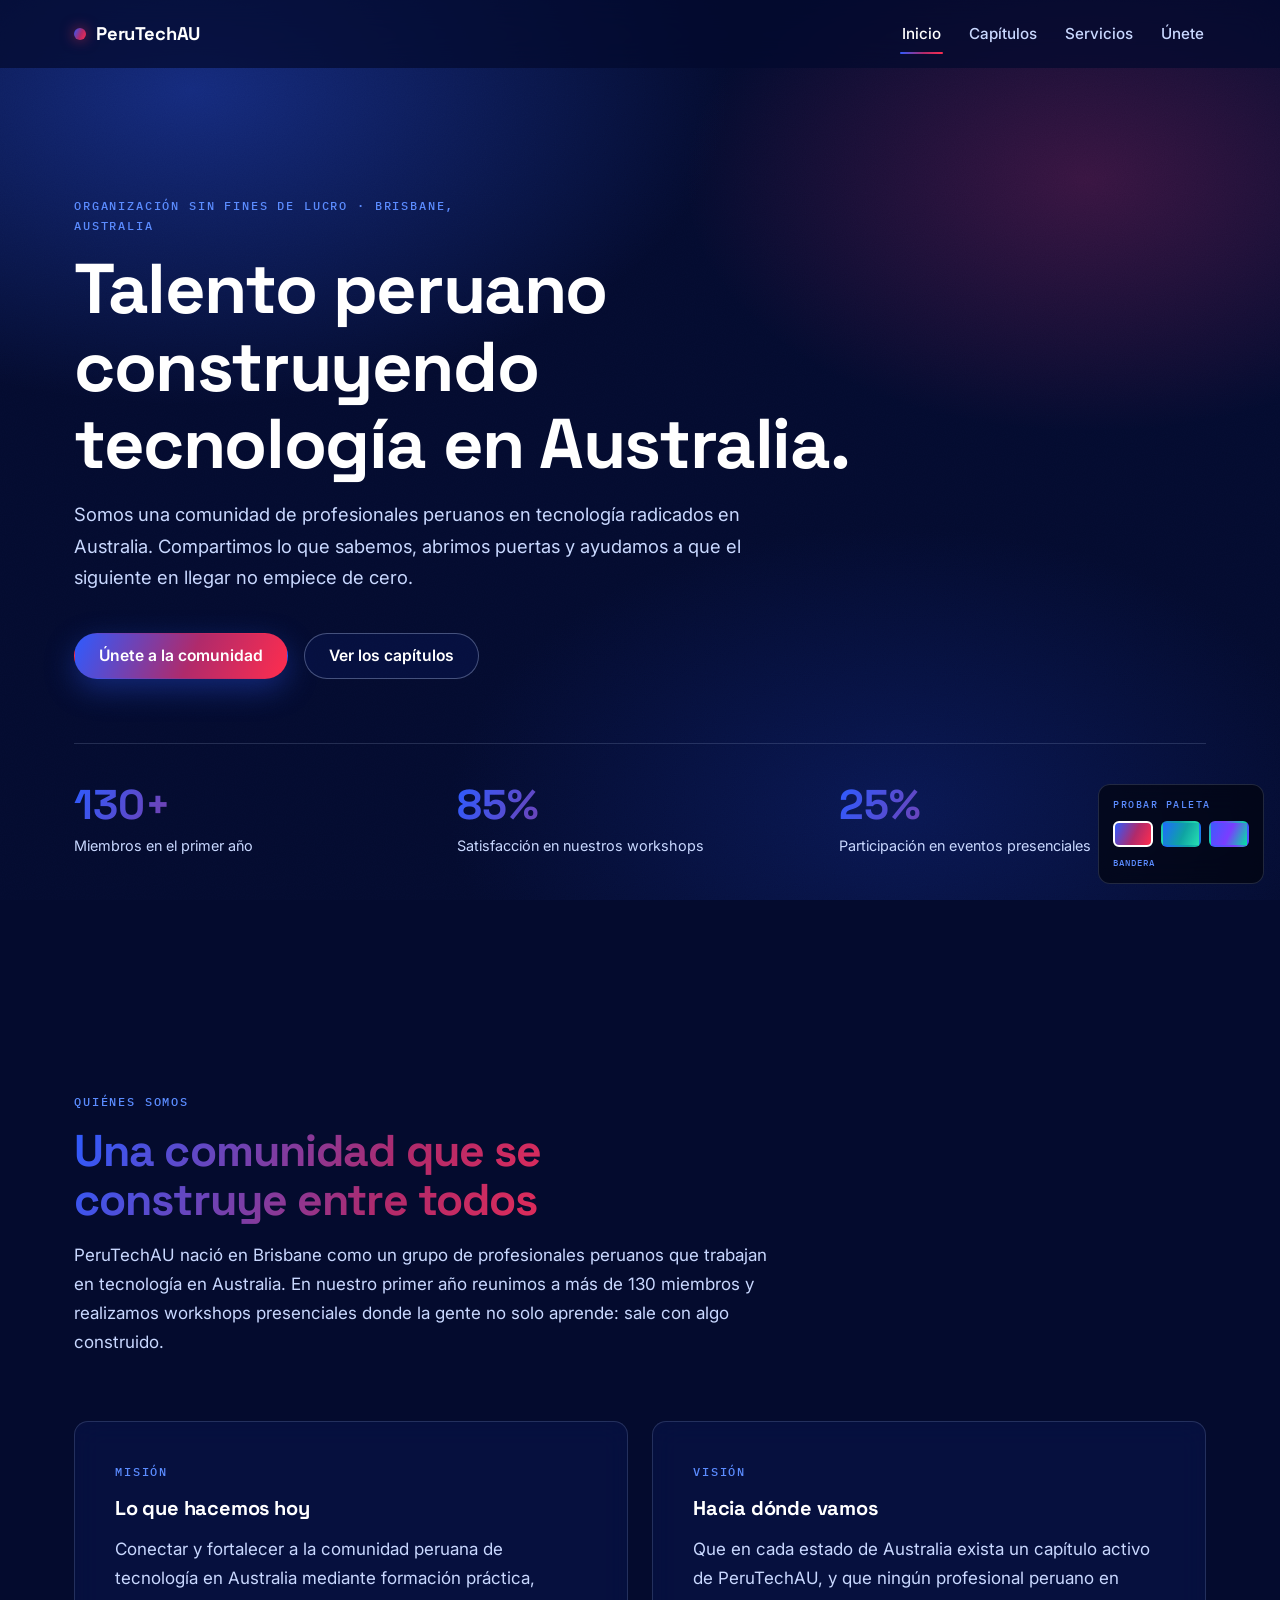
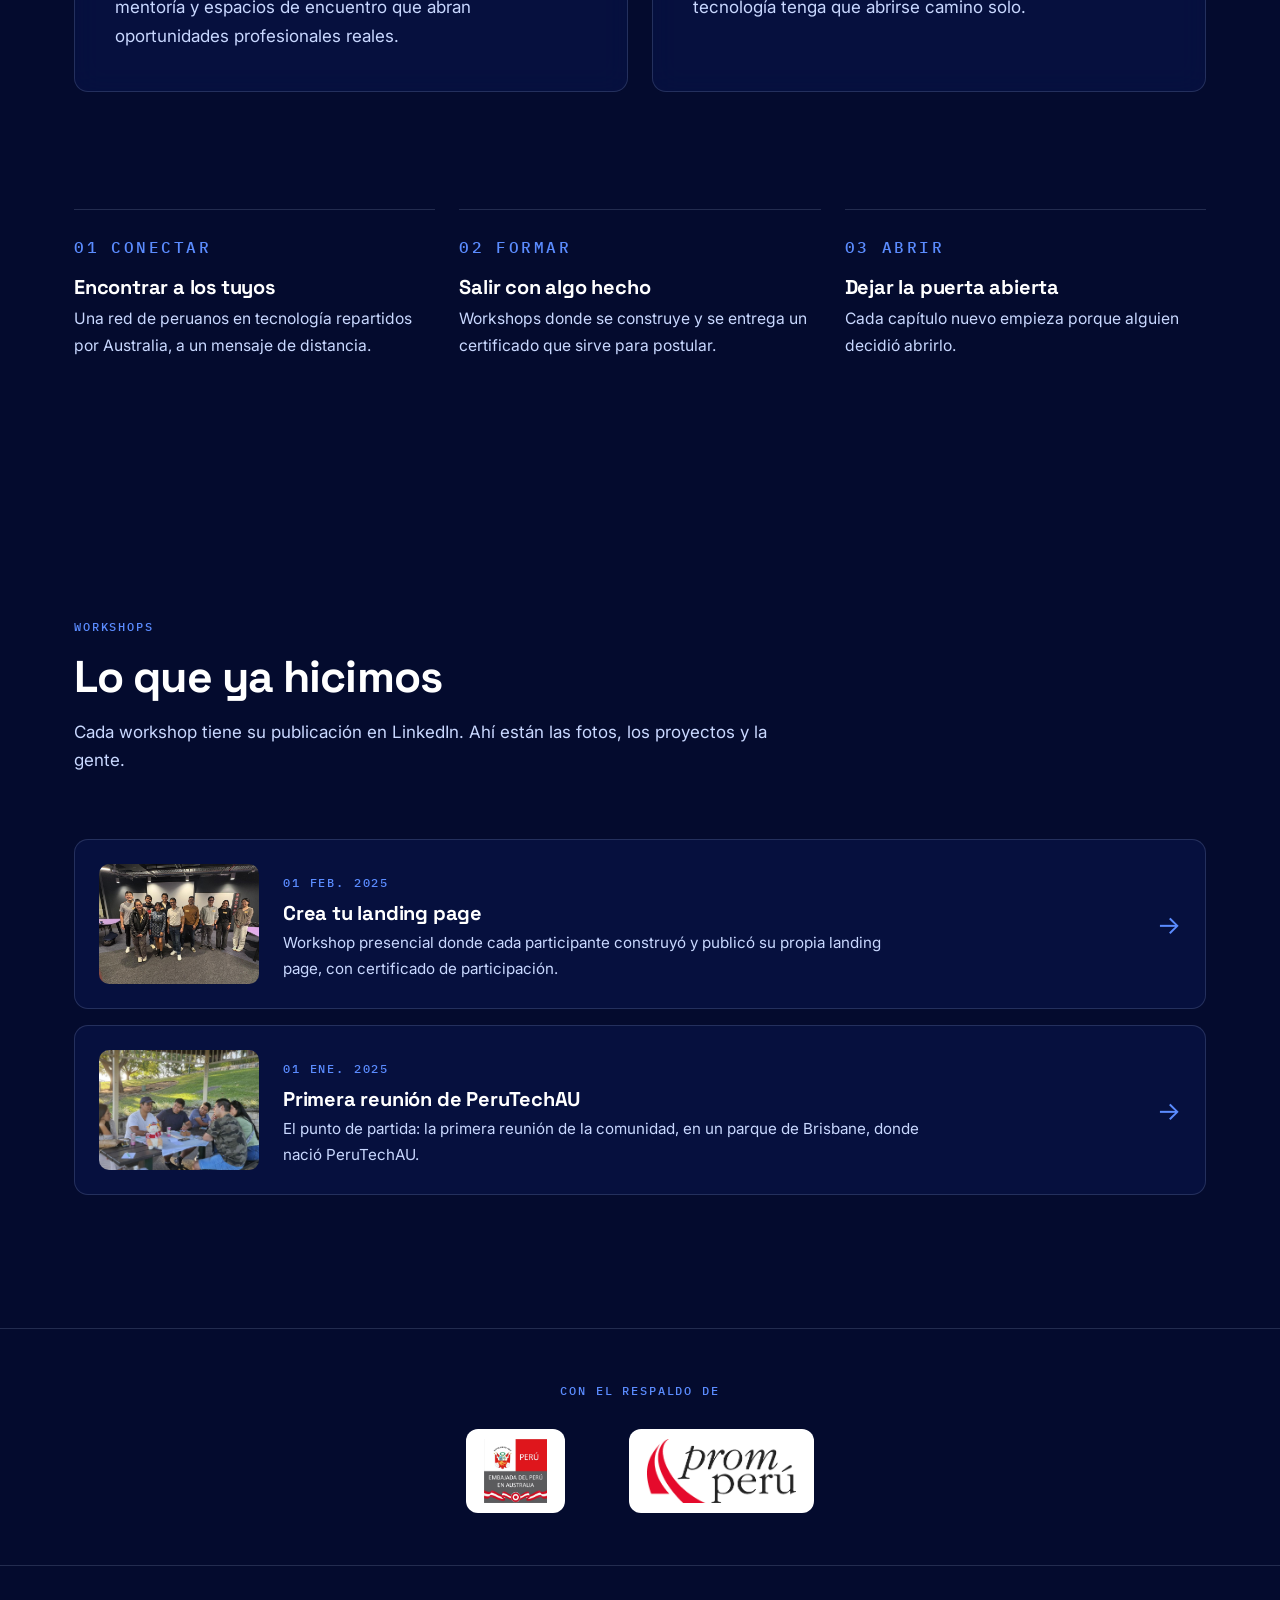
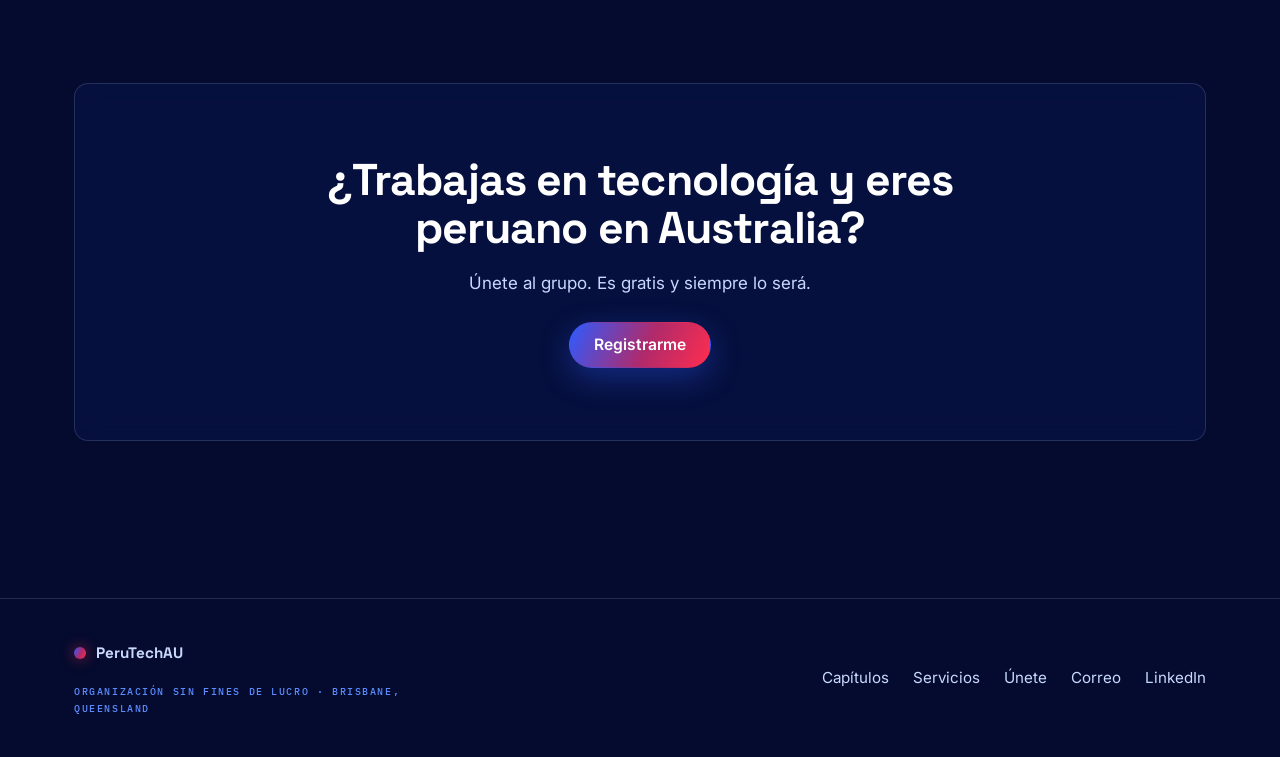
==== index.html @ fce6ec66 "Sitio PeruTechAU: cuatro pestañas, formulario y directorio de miembros (24 h) Co-Authored-By: Claude" ====
<!DOCTYPE html>
<html lang="es" data-tema="bandera">
<head>
<meta charset="UTF-8">
<meta name="viewport" content="width=device-width, initial-scale=1.0">
<title>PeruTechAU — Talento peruano construyendo tecnología en Australia</title>
<meta name="description" content="Comunidad sin fines de lucro de profesionales peruanos en tecnología radicados en Australia.">

<meta property="og:title" content="PeruTechAU — Talento peruano construyendo tecnología en Australia">
<meta property="og:description" content="Comunidad sin fines de lucro de profesionales peruanos en tecnología radicados en Australia.">
<meta property="og:type" content="website">
<meta property="og:image" content="assets/img/og-cover.png">
<meta name="twitter:card" content="summary_large_image">
<meta name="theme-color" content="#040B2E">

<link rel="preconnect" href="https://fonts.googleapis.com">
<link rel="preconnect" href="https://fonts.gstatic.com" crossorigin>
<link href="https://fonts.googleapis.com/css2?family=Space+Grotesk:wght@500;600;700&family=Inter:wght@400;500;600&family=IBM+Plex+Mono:wght@500&display=swap" rel="stylesheet">
<link rel="stylesheet" href="assets/css/estilos.css">
</head>
<body>

<div class="atmosfera"></div>
<div class="grano"></div>

<!-- ============================================================
     SELECTOR DE PALETA — SOLO PARA ELEGIR.
     Cuando el board decida, borra este <aside> en las cuatro
     páginas y deja fijo el data-tema del <html>.
     ============================================================ -->
<aside id="selectorPaleta" style="
  position:fixed;right:16px;bottom:16px;z-index:99;
  background:rgba(0,0,0,.55);backdrop-filter:blur(14px);
  border:1px solid var(--borde);border-radius:12px;padding:12px 14px;
  display:flex;flex-direction:column;gap:8px;max-width:190px">
  <span class="mono" style="font-size:.6rem">Probar paleta</span>
  <div style="display:flex;gap:8px">
    <button data-p="bandera" title="Azul + rojo + blanco" aria-label="Paleta bandera"
      style="width:40px;height:26px;border-radius:6px;border:2px solid #fff;cursor:pointer;
      background:linear-gradient(115deg,#2E5BFF,#B02A6B 55%,#FF2D4E)"></button>
    <button data-p="pacifico" title="Azul + verde + rojo" aria-label="Paleta pacifico"
      style="width:40px;height:26px;border-radius:6px;border:2px solid transparent;cursor:pointer;
      background:linear-gradient(115deg,#1E6BFF,#0FA3A3 55%,#25E0B0)"></button>
    <button data-p="vivo" title="Los tres, saturado" aria-label="Paleta viva"
      style="width:40px;height:26px;border-radius:6px;border:2px solid transparent;cursor:pointer;
      background:linear-gradient(115deg,#3D5AFE,#7A3DFF 50%,#00E5A0)"></button>
  </div>
  <span class="mono" id="nombrePaleta" style="font-size:.58rem;letter-spacing:.1em">Bandera</span>
</aside>

<!-- ================= PESTAÑAS ================= -->
<header class="nav" id="nav">
  <div class="contenedor nav-int">
    <a href="index.html" class="marca"><span class="marca-punto"></span>PeruTechAU</a>
    <button class="nav-boton" id="navBoton" aria-expanded="false" aria-controls="navEnlaces" aria-label="Abrir menú">&#9776;</button>
    <nav class="nav-enlaces" id="navEnlaces">
      <a href="index.html">Inicio</a>
      <a href="capitulos.html">Capítulos</a>
      <a href="servicios.html">Servicios</a>
      <a href="unete.html">Únete</a>
    </nav>
  </div>
</header>

<main>

  <section class="hero">
    <div class="contenedor">
      <p class="mono" id="heroEyebrow"></p>
      <h1 id="heroTitulo"></h1>
      <p class="bajada" id="heroBajada"></p>
      <div class="hero-acciones">
        <a class="btn btn-primario" href="unete.html">Únete a la comunidad</a>
        <a class="btn btn-fantasma" href="capitulos.html">Ver los capítulos</a>
      </div>
      <div class="cifras revelar" id="cifras"></div>
    </div>
  </section>

  <section id="nosotros">
    <div class="contenedor">
      <div class="encabezado-seccion revelar">
        <p class="mono">Quiénes somos</p>
        <h2 class="degradado" id="nosotrosTitulo"></h2>
        <p id="nosotrosTexto"></p>
      </div>
      <div class="dupla">
        <article class="vidrio revelar">
          <p class="mono">Misión</p><h3>Lo que hacemos hoy</h3><p id="mision"></p>
        </article>
        <article class="vidrio revelar">
          <p class="mono">Visión</p><h3>Hacia dónde vamos</h3><p id="vision"></p>
        </article>
      </div>
    </div>
  </section>

  <section style="padding-top:0">
    <div class="contenedor"><div class="pilares" id="pilares"></div></div>
  </section>

  <section id="workshops">
    <div class="contenedor">
      <div class="encabezado-seccion revelar">
        <p class="mono">Workshops</p>
        <h2>Lo que ya hicimos</h2>
        <p>Cada workshop tiene su publicación en LinkedIn. Ahí están las fotos, los proyectos y la gente.</p>
      </div>
      <div id="workshopsLista"></div>
    </div>
  </section>

  <section class="respaldo" style="padding-block:52px">
    <div class="contenedor">
      <p class="mono" style="text-align:center;margin-bottom:28px">Con el respaldo de</p>
      <div class="respaldo-int" id="respaldoLista"></div>
    </div>
  </section>

  <section id="contacto">
    <div class="contenedor">
      <div class="vidrio cta revelar">
        <h2>¿Trabajas en tecnología y eres<br>peruano en Australia?</h2>
        <p>Únete al grupo. Es gratis y siempre lo será.</p>
        <a class="btn btn-primario" href="unete.html">Registrarme</a>
      </div>
    </div>
  </section>

</main>

<footer>
  <div class="contenedor pie">
    <div>
      <a href="index.html" class="marca" style="margin-bottom:8px"><span class="marca-punto"></span>PeruTechAU</a>
      <p class="mono" style="margin-top:10px">Organización sin fines de lucro · Brisbane, Queensland</p>
    </div>
    <div style="display:flex;gap:24px;align-items:center;flex-wrap:wrap">
      <a href="capitulos.html">Capítulos</a>
      <a href="servicios.html">Servicios</a>
      <a href="unete.html">Únete</a>
      <a id="pieCorreo" href="#">Correo</a>
      <a id="pieLinkedin" href="#" target="_blank" rel="noopener noreferrer">LinkedIn</a>
    </div>
  </div>
</footer>

<script src="assets/js/contenido.js"></script>
<script src="assets/js/app.js"></script>
</body>
</html>
---- assets/css/estilos.css ----
/* ==================================================================
   PERUTECHAU — ESTILOS
   ------------------------------------------------------------------
   Todo el color sale de las variables de :root. Ningún hex suelto en
   el marcado. Tres paletas: se eligen con data-tema en <html>.
   ================================================================== */

/* ---------------- 1 · PALETAS ---------------- */
:root,
html[data-tema="bandera"] {
  --abismo:   #040B2E;
  --profundo: #0A1856;
  --azul:     #2E5BFF;
  --cian:     #5B8CFF;
  --violeta:  #B02A6B;
  --grana:    #FF2D4E;
  --niebla:   #C9D8FF;
}
html[data-tema="pacifico"] {
  --abismo:   #031229;
  --profundo: #063049;
  --azul:     #1E6BFF;
  --cian:     #25E0B0;
  --violeta:  #0FA3A3;
  --grana:    #FF3B4F;
  --niebla:   #C4E7EC;
}
html[data-tema="vivo"] {
  --abismo:   #050A33;
  --profundo: #111E75;
  --azul:     #3D5AFE;
  --cian:     #00E5A0;
  --violeta:  #7A3DFF;
  --grana:    #FF1744;
  --niebla:   #D6DEFF;
}

/* ---------------- 2 · TOKENS DERIVADOS ---------------- */
:root {
  --blanco: #FFFFFF;
  --texto: var(--blanco);
  --texto-suave: var(--niebla);
  --borde: color-mix(in srgb, var(--niebla) 16%, transparent);
  --borde-fuerte: color-mix(in srgb, var(--niebla) 32%, transparent);
  --vidrio: color-mix(in srgb, var(--profundo) 42%, transparent);
  --vidrio-fuerte: color-mix(in srgb, var(--profundo) 70%, transparent);
  --grana-tenue: color-mix(in srgb, var(--grana) 14%, transparent);
  --acento-degradado: linear-gradient(115deg, var(--azul), var(--violeta) 55%, var(--grana));
  --acento-degradado-suave: linear-gradient(135deg, var(--azul), var(--cian));

  --f-display: "Space Grotesk", "Inter", system-ui, sans-serif;
  --f-texto: "Inter", system-ui, -apple-system, "Segoe UI", sans-serif;
  --f-mono: "IBM Plex Mono", "SFMono-Regular", Consolas, monospace;

  --fs-display: clamp(2.6rem, 2rem + 3vw, 5rem);
  --fs-h2: clamp(1.9rem, 1.5rem + 1.6vw, 2.9rem);
  --fs-h3: 1.25rem;
  --fs-cuerpo: 17px;

  --e-1: 8px; --e-2: 16px; --e-3: 24px; --e-4: 40px;
  --e-5: 64px; --e-6: 96px; --e-7: 128px;

  --radio: 14px;
  --radio-campo: 9px;
  --nav-alto: 68px;
  --contenedor: 1180px;
  --transicion: 180ms ease;
}

/* ---------------- 3 · BASE ---------------- */
*, *::before, *::after { box-sizing: border-box; }
html { scroll-behavior: smooth; -webkit-text-size-adjust: 100%; }
body {
  margin: 0;
  background: var(--abismo);
  color: var(--texto);
  font-family: var(--f-texto);
  font-size: var(--fs-cuerpo);
  line-height: 1.7;
  min-height: 100vh;
  overflow-x: hidden;
}
h1, h2, h3, h4 {
  font-family: var(--f-display);
  font-weight: 700;
  line-height: 1.1;
  letter-spacing: -0.02em;
  margin: 0 0 var(--e-2);
}
h1 { font-size: var(--fs-display); }
h2 { font-size: var(--fs-h2); }
h3 { font-size: var(--fs-h3); letter-spacing: -0.01em; }
p { margin: 0 0 var(--e-2); max-width: 64ch; color: var(--texto-suave); }
a { color: var(--cian); text-decoration: none; transition: color var(--transicion); }
a:hover { color: var(--blanco); }
img { max-width: 100%; display: block; }
ul { margin: 0; padding: 0; list-style: none; }
button { font: inherit; }

:focus-visible {
  outline: 2px solid var(--cian);
  outline-offset: 3px;
  border-radius: 4px;
}

.contenedor { width: 100%; max-width: var(--contenedor); margin-inline: auto; padding-inline: var(--e-3); }
section { padding-block: clamp(72px, 6vw + 40px, 132px); position: relative; }

.mono {
  font-family: var(--f-mono);
  font-weight: 500;
  font-size: 0.72rem;
  letter-spacing: 0.16em;
  text-transform: uppercase;
  color: var(--cian);
}
.degradado {
  background: var(--acento-degradado);
  -webkit-background-clip: text;
  background-clip: text;
  color: transparent;
}
.visualmente-oculto {
  position: absolute; width: 1px; height: 1px; overflow: hidden;
  clip: rect(0 0 0 0); white-space: nowrap;
}

/* ---------------- 4 · ATMÓSFERA ---------------- */
.atmosfera {
  position: fixed; inset: 0; z-index: -2; pointer-events: none;
  background:
    radial-gradient(60% 50% at 15% 10%, color-mix(in srgb, var(--azul) 38%, transparent), transparent 70%),
    radial-gradient(45% 40% at 85% 20%, color-mix(in srgb, var(--violeta) 30%, transparent), transparent 70%),
    radial-gradient(50% 45% at 70% 90%, color-mix(in srgb, var(--profundo) 90%, transparent), transparent 70%),
    var(--abismo);
}
.grano {
  position: fixed; inset: 0; z-index: -1; pointer-events: none; opacity: 0.28;
  background-image: url("data:image/svg+xml;utf8,<svg xmlns='http://www.w3.org/2000/svg' width='160' height='160'><filter id='n'><feTurbulence type='fractalNoise' baseFrequency='0.9' numOctaves='2' stitchTiles='stitch'/><feColorMatrix values='0 0 0 0 1 0 0 0 0 1 0 0 0 0 1 0 0 0 0.35 0'/></filter><rect width='100%' height='100%' filter='url(%23n)'/></svg>");
  background-size: 160px 160px;
  mix-blend-mode: soft-light;
}

/* ---------------- 5 · NAVEGACIÓN ---------------- */
.nav {
  position: sticky; top: 0; z-index: 50;
  height: var(--nav-alto);
  background: color-mix(in srgb, var(--abismo) 72%, transparent);
  backdrop-filter: blur(16px);
  -webkit-backdrop-filter: blur(16px);
  border-bottom: 1px solid transparent;
  transition: border-color var(--transicion);
}
.nav.con-borde { border-bottom-color: var(--borde); }
.nav-int { display: flex; align-items: center; justify-content: space-between; height: 100%; gap: var(--e-3); }
.marca {
  display: inline-flex; align-items: center; gap: 10px;
  font-family: var(--f-display); font-weight: 700; font-size: 1.15rem;
  color: var(--blanco); letter-spacing: -0.01em;
}
.marca-punto {
  width: 12px; height: 12px; border-radius: 50%;
  background: var(--acento-degradado);
  box-shadow: 0 0 14px color-mix(in srgb, var(--grana) 60%, transparent);
}
.nav-enlaces { display: flex; gap: var(--e-3); }
.nav-enlaces a {
  position: relative; padding: 6px 2px;
  color: var(--texto-suave); font-weight: 500; font-size: 0.95rem;
}
.nav-enlaces a:hover { color: var(--blanco); }
.nav-enlaces a[aria-current="page"] { color: var(--blanco); }
.nav-enlaces a[aria-current="page"]::after {
  content: ""; position: absolute; left: 0; right: 0; bottom: -2px; height: 2px;
  border-radius: 2px; background: var(--acento-degradado);
}
.nav-boton {
  display: none; background: transparent; color: var(--blanco);
  border: 1px solid var(--borde); border-radius: 8px;
  width: 42px; height: 42px; font-size: 1.2rem; cursor: pointer;
}

@media (max-width: 640px) {
  .nav-boton { display: inline-flex; align-items: center; justify-content: center; }
  .nav-enlaces {
    display: none; position: fixed; inset: var(--nav-alto) 0 0 0;
    flex-direction: column; gap: 0; padding: var(--e-3);
    background: color-mix(in srgb, var(--abismo) 96%, transparent);
    backdrop-filter: blur(20px);
  }
  .nav-enlaces.abierto { display: flex; }
  .nav-enlaces a { font-size: 1.4rem; font-family: var(--f-display); padding: 18px 4px; border-bottom: 1px solid var(--borde); }
  .nav-enlaces a[aria-current="page"]::after { display: none; }
  .nav-enlaces a[aria-current="page"] { color: var(--cian); }
}

/* ---------------- 6 · BOTONES ---------------- */
.btn {
  display: inline-flex; align-items: center; gap: 10px;
  padding: 14px 24px; border-radius: 999px;
  font-weight: 600; font-size: 0.98rem; line-height: 1;
  border: 1px solid transparent; cursor: pointer;
  transition: transform var(--transicion), box-shadow var(--transicion), border-color var(--transicion), background var(--transicion), color var(--transicion);
}
.btn-primario {
  color: var(--blanco);
  background: var(--acento-degradado);
  box-shadow: 0 10px 30px color-mix(in srgb, var(--azul) 35%, transparent);
}
.btn-primario:hover { color: var(--blanco); transform: translateY(-1px); box-shadow: 0 14px 36px color-mix(in srgb, var(--azul) 45%, transparent); }
.btn-fantasma { color: var(--blanco); border-color: var(--borde-fuerte); background: var(--vidrio); }
.btn-fantasma:hover { border-color: var(--cian); }
.btn[disabled], .btn[aria-disabled="true"] { opacity: 0.6; cursor: not-allowed; transform: none; }

/* ---------------- 7 · VIDRIO Y TARJETAS ---------------- */
.vidrio {
  background: var(--vidrio);
  border: 1px solid var(--borde);
  border-radius: var(--radio);
  backdrop-filter: blur(14px);
  -webkit-backdrop-filter: blur(14px);
  padding: var(--e-4);
}
.vidrio h3 { margin-top: 10px; }
.vidrio p:last-child { margin-bottom: 0; }

/* ---------------- 8 · HERO ---------------- */
.hero { padding-top: clamp(72px, 10vw, 140px); }
.hero h1 { max-width: 18ch; margin-top: var(--e-2); }
.bajada { font-size: 1.15rem; max-width: 56ch; }
.hero-acciones { display: flex; flex-wrap: wrap; gap: var(--e-2); margin-top: var(--e-4); }
.cifras {
  display: grid; grid-template-columns: repeat(3, 1fr); gap: var(--e-2);
  margin-top: var(--e-5); padding-top: var(--e-4); border-top: 1px solid var(--borde);
}
.cifras:empty { display: none; }
.cifra-valor { font-family: var(--f-display); font-size: clamp(1.8rem, 1.4rem + 1.5vw, 2.6rem); font-weight: 700; line-height: 1; margin-bottom: 8px; }
.cifra-etiqueta { font-size: 0.9rem; color: var(--texto-suave); margin: 0; }
@media (max-width: 640px) { .cifras { grid-template-columns: 1fr; gap: var(--e-3); } }

/* ---------------- 9 · SECCIONES GENERALES ---------------- */
.encabezado-seccion { margin-bottom: var(--e-5); }
.encabezado-seccion .mono { margin-bottom: var(--e-2); }
.encabezado-seccion h2 { max-width: 20ch; }
.cabecera-pagina { padding-top: clamp(56px, 8vw, 110px); padding-bottom: var(--e-3); }
.cabecera-pagina .mono { margin-bottom: var(--e-2); }
.cabecera-pagina h1 { max-width: 18ch; }
.cabecera-pagina p:not(.mono) { font-size: 1.1rem; }

.dupla { display: grid; grid-template-columns: 1fr 1fr; gap: var(--e-3); }
@media (max-width: 768px) { .dupla { grid-template-columns: 1fr; } }

.pilares { display: grid; grid-template-columns: repeat(3, 1fr); gap: var(--e-3); }
.pilar { padding: var(--e-3) 0; border-top: 1px solid var(--borde); }
.pilar .mono { display: flex; gap: 12px; margin-bottom: var(--e-2); }
.pilar h3 { margin-bottom: 8px; }
.pilar p { margin: 0; font-size: 0.98rem; }
@media (max-width: 768px) { .pilares { grid-template-columns: 1fr; gap: 0; } }

.cta { text-align: center; padding: clamp(40px, 6vw, 72px); }
.cta h2 { max-width: none; }
.cta p { margin-inline: auto; margin-bottom: var(--e-3); }

/* ---------------- 10 · WORKSHOPS ---------------- */
.workshop {
  display: grid; grid-template-columns: 160px 1fr auto; gap: var(--e-3); align-items: center;
  padding: var(--e-3); margin-bottom: var(--e-2);
  background: var(--vidrio); border: 1px solid var(--borde); border-radius: var(--radio);
  color: inherit; transition: border-color var(--transicion), transform var(--transicion);
}
a.workshop:hover { border-color: var(--cian); transform: translateY(-2px); color: inherit; }
.workshop-imagen {
  width: 160px; aspect-ratio: 4 / 3; border-radius: 10px; overflow: hidden;
  background: var(--acento-degradado-suave);
}
.workshop-imagen img { width: 100%; height: 100%; object-fit: cover; }
.workshop h3 { margin: 6px 0 6px; }
.workshop p { margin: 0; font-size: 0.95rem; }
.workshop-flecha { font-size: 1.6rem; color: var(--cian); }
@media (max-width: 640px) {
  .workshop { grid-template-columns: 1fr; }
  .workshop-imagen { width: 100%; }
  .workshop-flecha { display: none; }
}

/* ---------------- 11 · RESPALDO ---------------- */
.respaldo { border-block: 1px solid var(--borde); }
.respaldo .mono { max-width: none; }
.respaldo-int { display: flex; flex-wrap: wrap; justify-content: center; align-items: center; gap: var(--e-5); }
.respaldo-item { display: inline-flex; align-items: center; justify-content: center; height: 84px; padding: 10px 18px; background: var(--blanco); border-radius: 12px; }
.respaldo-logo { max-height: 64px; width: auto; }
@media (max-width: 640px) { .respaldo-int { gap: var(--e-3); } .respaldo-item { height: 72px; } .respaldo-logo { max-height: 52px; } }
.respaldo-nombre { font-family: var(--f-display); font-weight: 600; font-size: 1.05rem; color: var(--texto-suave); }

/* ---------------- 12 · MAPA DE CAPÍTULOS ---------------- */
.mapa-bloque { display: grid; grid-template-columns: 1.2fr 1fr; gap: var(--e-5); align-items: center; margin-bottom: var(--e-5); }
.mapa-lienzo {
  background: var(--vidrio); border: 1px solid var(--borde); border-radius: var(--radio);
  padding: var(--e-2); position: relative;
}
.mapa-lienzo svg { width: 100%; height: auto; display: block; }
.mapa-rejilla line { stroke: var(--niebla); stroke-opacity: 0.08; stroke-width: 1; }
.mapa-enlace { stroke: url(#gradLinea); stroke-width: 1.2; stroke-dasharray: 4 6; opacity: 0.55; fill: none; }
.nodo { cursor: default; outline: none; }
.nodo circle.base { transition: stroke-dasharray var(--transicion), fill var(--transicion); }
.nodo-dormido circle.base { fill: color-mix(in srgb, var(--cian) 18%, transparent); stroke: var(--cian); stroke-width: 1.5; stroke-dasharray: 3 3; }
.nodo-dormido:hover circle.base, .nodo-dormido:focus-visible circle.base { stroke-dasharray: 0; fill: color-mix(in srgb, var(--cian) 30%, transparent); }
.nodo-activo circle.base { fill: var(--grana); stroke: var(--grana); stroke-width: 1.5; }
.nodo-activo circle.halo { fill: var(--grana); opacity: 0.18; }
.nodo-activo circle.resplandor { fill: none; stroke: var(--grana); stroke-width: 1; opacity: 0.5; }
.nodo text { font-family: var(--f-mono); font-size: 12px; letter-spacing: 0.12em; fill: var(--niebla); pointer-events: none; }
.nodo-activo text { fill: var(--blanco); font-weight: 600; }
.nodo:focus-visible circle.base { outline: none; stroke-width: 3; }
.mapa-mensaje { font-family: var(--f-mono); font-size: 11px; letter-spacing: 0.1em; fill: var(--cian); opacity: 0; transition: opacity var(--transicion); }
.mapa-mensaje.visible { opacity: 1; }

.contador { margin-top: var(--e-3); }
.contador .mono { display: block; margin-bottom: 10px; color: var(--blanco); }
.contador-barra { display: block; height: 6px; border-radius: 999px; background: color-mix(in srgb, var(--niebla) 12%, transparent); overflow: hidden; }
.contador-barra > span { display: block; height: 100%; background: var(--acento-degradado); border-radius: 999px; transition: width 600ms ease; }

@media (max-width: 768px) {
  .mapa-bloque { grid-template-columns: 1fr; }
}
@media (max-width: 640px) {
  .mapa-lienzo { display: none; }
}

/* ---------------- 13 · FICHAS DE CAPÍTULO ---------------- */
.capitulos-lista { display: grid; grid-template-columns: repeat(4, 1fr); gap: var(--e-2); }
.ficha {
  position: relative; padding: var(--e-3); border-radius: var(--radio);
  background: var(--vidrio); border: 1px dashed var(--borde-fuerte);
  display: flex; flex-direction: column; gap: 8px; min-height: 200px;
  transition: transform var(--transicion), border-color var(--transicion), box-shadow var(--transicion);
}
.ficha-dormida { opacity: 0.72; }
.ficha-dormida:hover, .ficha-dormida:focus-within { opacity: 1; }
.ficha-activa {
  border: 1px solid var(--grana);
  background: linear-gradient(160deg, var(--grana-tenue), var(--vidrio));
}
.ficha-activa:hover { transform: translateY(-3px); box-shadow: 0 16px 40px color-mix(in srgb, var(--grana) 25%, transparent); }
.ficha-cabecera { display: flex; justify-content: space-between; align-items: center; }
.ficha .codigo { font-family: var(--f-mono); font-size: 0.85rem; letter-spacing: 0.16em; color: var(--niebla); }
.etiqueta {
  font-family: var(--f-mono); font-size: 0.6rem; letter-spacing: 0.14em; text-transform: uppercase;
  padding: 4px 8px; border-radius: 999px; border: 1px solid currentColor;
}
.etiqueta-activa { color: var(--blanco); background: var(--grana); border-color: var(--grana); }
.etiqueta-proximamente { color: var(--cian); }
.ficha h3 { margin: 6px 0 0; font-size: 1.35rem; }
.ficha-estado { font-size: 0.85rem; color: var(--texto-suave); margin: 0; }
.ficha-miembros { font-family: var(--f-mono); font-size: 0.72rem; letter-spacing: 0.1em; color: var(--niebla); margin: 4px 0 0; }
.ficha p.ficha-texto { font-size: 0.92rem; margin: 6px 0 0; flex: 1; }
.ficha-accion { font-size: 0.9rem; font-weight: 500; margin-top: auto; padding-top: 10px; }
@media (max-width: 1024px) { .capitulos-lista { grid-template-columns: repeat(2, 1fr); } }
@media (max-width: 640px) { .capitulos-lista { grid-template-columns: 1fr; } }

/* ---------------- 14 · DIRECTIVA ---------------- */
.directiva { display: grid; grid-template-columns: repeat(4, 1fr); gap: var(--e-3); }
.persona { display: flex; flex-direction: column; gap: 10px; }
.persona-foto {
  aspect-ratio: 1; border-radius: var(--radio); overflow: hidden;
  background: var(--acento-degradado-suave);
  display: flex; align-items: center; justify-content: center;
}
.persona-foto img { width: 100%; height: 100%; object-fit: cover; filter: grayscale(1); transition: filter 220ms ease; }
.persona:hover .persona-foto img { filter: grayscale(0); }
.persona-iniciales { font-family: var(--f-display); font-size: 2.6rem; font-weight: 700; color: var(--blanco); letter-spacing: 0.04em; }
.persona h3 { margin: 8px 0 0; font-size: 1.1rem; }
.persona .cargo { display: block; margin-top: 4px; }
.persona p { font-size: 0.92rem; margin: 6px 0 0; }
.persona a { font-size: 0.9rem; font-weight: 500; }
@media (max-width: 1024px) { .directiva { grid-template-columns: repeat(2, 1fr); } }
@media (max-width: 480px) { .directiva { grid-template-columns: 1fr; } }

/* ---------------- 15 · SERVICIOS ---------------- */
.servicios { display: grid; grid-template-columns: repeat(auto-fit, minmax(320px, 1fr)); gap: var(--e-3); }
.servicio { display: flex; flex-direction: column; gap: 10px; }
.servicio-cabecera { display: flex; justify-content: space-between; align-items: center; gap: 12px; flex-wrap: wrap; }
.etiqueta-gratis { color: var(--cian); }
.servicio h3 { margin: 8px 0 0; font-size: 1.35rem; }
.servicio p { margin: 0; }
.servicio .mono.pie-servicio { color: var(--niebla); margin-top: auto; padding-top: 10px; }
.vacio { font-family: var(--f-mono); font-size: 0.8rem; letter-spacing: 0.08em; color: var(--niebla); padding: var(--e-3); border: 1px dashed var(--borde-fuerte); border-radius: var(--radio); }

/* ---------------- 16 · FORMULARIO ---------------- */
.form-bloque { display: grid; grid-template-columns: 1fr 1.4fr; gap: var(--e-5); align-items: start; }
.privacidad { margin-top: var(--e-3); padding: var(--e-3); border-left: 2px solid var(--cian); background: var(--vidrio); border-radius: 0 var(--radio) var(--radio) 0; }
.privacidad .mono { margin-bottom: 8px; }
.privacidad p:not(.mono) { font-size: 0.92rem; margin: 0; }
.campos { display: grid; grid-template-columns: 1fr 1fr; gap: var(--e-2) var(--e-2); }
.campo { display: flex; flex-direction: column; gap: 6px; }
.campo.ancho, .consentimiento, .form-estado { grid-column: 1 / -1; }
label { font-size: 0.9rem; font-weight: 500; color: var(--niebla); }
input[type="text"], input[type="email"], input[type="url"], select, textarea {
  width: 100%; padding: 13px 14px;
  background: color-mix(in srgb, var(--profundo) 55%, transparent);
  color: var(--blanco); font: inherit; font-size: 0.98rem;
  border: 1px solid var(--borde-fuerte); border-radius: var(--radio-campo);
  transition: border-color var(--transicion), box-shadow var(--transicion);
}
input::placeholder { color: color-mix(in srgb, var(--niebla) 45%, transparent); }
select { appearance: none; -webkit-appearance: none; padding-right: 40px;
  background-image: url("data:image/svg+xml;utf8,<svg xmlns='http://www.w3.org/2000/svg' width='14' height='9' viewBox='0 0 14 9'><path d='M1 1l6 6 6-6' fill='none' stroke='white' stroke-width='1.6' stroke-linecap='round'/></svg>");
  background-repeat: no-repeat; background-position: right 14px center; }
select option { color: #000; background: #fff; }
input:focus, select:focus { outline: none; border-color: var(--cian); box-shadow: 0 0 0 3px color-mix(in srgb, var(--cian) 25%, transparent); }
input[aria-invalid="true"], select[aria-invalid="true"] { border-color: var(--grana); }
.campo-error { font-size: 0.82rem; color: var(--grana); margin: 0; }
.trampa { position: absolute; left: -9999px; width: 1px; height: 1px; opacity: 0; }
.consentimiento { display: flex; gap: 12px; align-items: flex-start; font-size: 0.92rem; font-weight: 400; color: var(--texto-suave); cursor: pointer; }
.consentimiento input { margin-top: 5px; accent-color: var(--azul); width: 18px; height: 18px; flex: none; }
.consentimiento em { color: var(--niebla); opacity: 0.8; }
.form-estado { font-size: 0.92rem; padding: 0; margin: 0; }
.form-estado:not(:empty) { padding: 14px 16px; border-radius: var(--radio-campo); border: 1px solid var(--borde-fuerte); background: var(--vidrio-fuerte); }
.form-estado.error { border-color: var(--grana); color: var(--blanco); }
.form-estado.ok { border-color: var(--cian); color: var(--blanco); }
.form-nota { font-size: 0.8rem; margin: 10px 0 0; text-align: center; }
.confirmacion { text-align: center; padding: var(--e-4); }
.confirmacion h2 { margin-top: var(--e-2); }
.confirmacion p { margin-inline: auto; }
/* min-width:0 evita que un <select> con opciones largas ensanche la retícula en móvil */
.form-bloque > *, .mapa-bloque > *, .campo, .campo > input, .campo > select { min-width: 0; max-width: 100%; }
@media (max-width: 900px) { .form-bloque { grid-template-columns: 1fr; gap: var(--e-4); } }
@media (max-width: 640px) {
  .campos { grid-template-columns: 1fr; }
  .vidrio { padding: var(--e-3); }
  .formulario { padding: var(--e-3) var(--e-2); }
}

/* ---------------- 17 · DIRECTORIO DE MIEMBROS ---------------- */
.directorio-cabecera { display: flex; justify-content: space-between; align-items: end; gap: var(--e-3); flex-wrap: wrap; margin-bottom: var(--e-4); }
.directorio-cabecera h2 { margin: 0; }
.directorio-nota { font-family: var(--f-mono); font-size: 0.7rem; letter-spacing: 0.1em; color: var(--niebla); margin: 0; }
.directorio-filtros { display: flex; flex-wrap: wrap; gap: 8px; margin-bottom: var(--e-3); }
.filtro {
  font-family: var(--f-mono); font-size: 0.68rem; letter-spacing: 0.12em; text-transform: uppercase;
  padding: 7px 12px; border-radius: 999px; cursor: pointer;
  background: transparent; color: var(--niebla); border: 1px solid var(--borde-fuerte);
  transition: border-color var(--transicion), background var(--transicion), color var(--transicion);
}
.filtro:hover { border-color: var(--cian); }
.filtro[aria-pressed="true"] { background: var(--cian); color: var(--abismo); border-color: var(--cian); }
.directorio-lista { display: grid; grid-template-columns: repeat(auto-fill, minmax(240px, 1fr)); gap: var(--e-2); }
.miembro { display: flex; gap: 14px; align-items: flex-start; padding: var(--e-2) var(--e-3); }
.miembro-avatar {
  flex: none; width: 46px; height: 46px; border-radius: 12px;
  background: var(--acento-degradado-suave); display: grid; place-items: center;
  font-family: var(--f-display); font-weight: 700; color: var(--blanco);
}
.miembro-avatar img { width: 100%; height: 100%; object-fit: cover; border-radius: 12px; }
.miembro-cuerpo { min-width: 0; }
.miembro h3 { font-size: 1rem; margin: 2px 0 2px; }
.miembro .mono { font-size: 0.62rem; }
.miembro p { font-size: 0.88rem; margin: 4px 0 0; }
.miembro a { font-size: 0.85rem; font-weight: 500; }
.miembro-nuevo { display: inline-block; margin-left: 6px; font-family: var(--f-mono); font-size: 0.55rem; letter-spacing: 0.12em; color: var(--abismo); background: var(--cian); padding: 2px 6px; border-radius: 999px; vertical-align: middle; }

/* ---------------- 18 · PIE ---------------- */
footer { border-top: 1px solid var(--borde); padding-block: var(--e-4); margin-top: var(--e-4); }
.pie { display: flex; justify-content: space-between; align-items: center; gap: var(--e-3); flex-wrap: wrap; }
.pie a { color: var(--texto-suave); font-size: 0.95rem; }
.pie a:hover { color: var(--blanco); }
.pie .mono { font-size: 0.62rem; margin-bottom: 0; }

/* ---------------- 19 · REVELADO Y MOVIMIENTO ---------------- */
.revelar { opacity: 0; transform: translateY(14px); transition: opacity 600ms ease, transform 600ms ease; }
.revelar.visible { opacity: 1; transform: none; }
.revelar:nth-child(2) { transition-delay: 80ms; }
.revelar:nth-child(3) { transition-delay: 160ms; }
.revelar:nth-child(4) { transition-delay: 240ms; }
.aviso-carga { font-family: var(--f-mono); font-size: 0.72rem; letter-spacing: 0.1em; color: var(--niebla); }

@media (prefers-reduced-motion: reduce) {
  *, *::before, *::after { animation: none !important; transition: none !important; scroll-behavior: auto !important; }
  .revelar { opacity: 1; transform: none; }
}
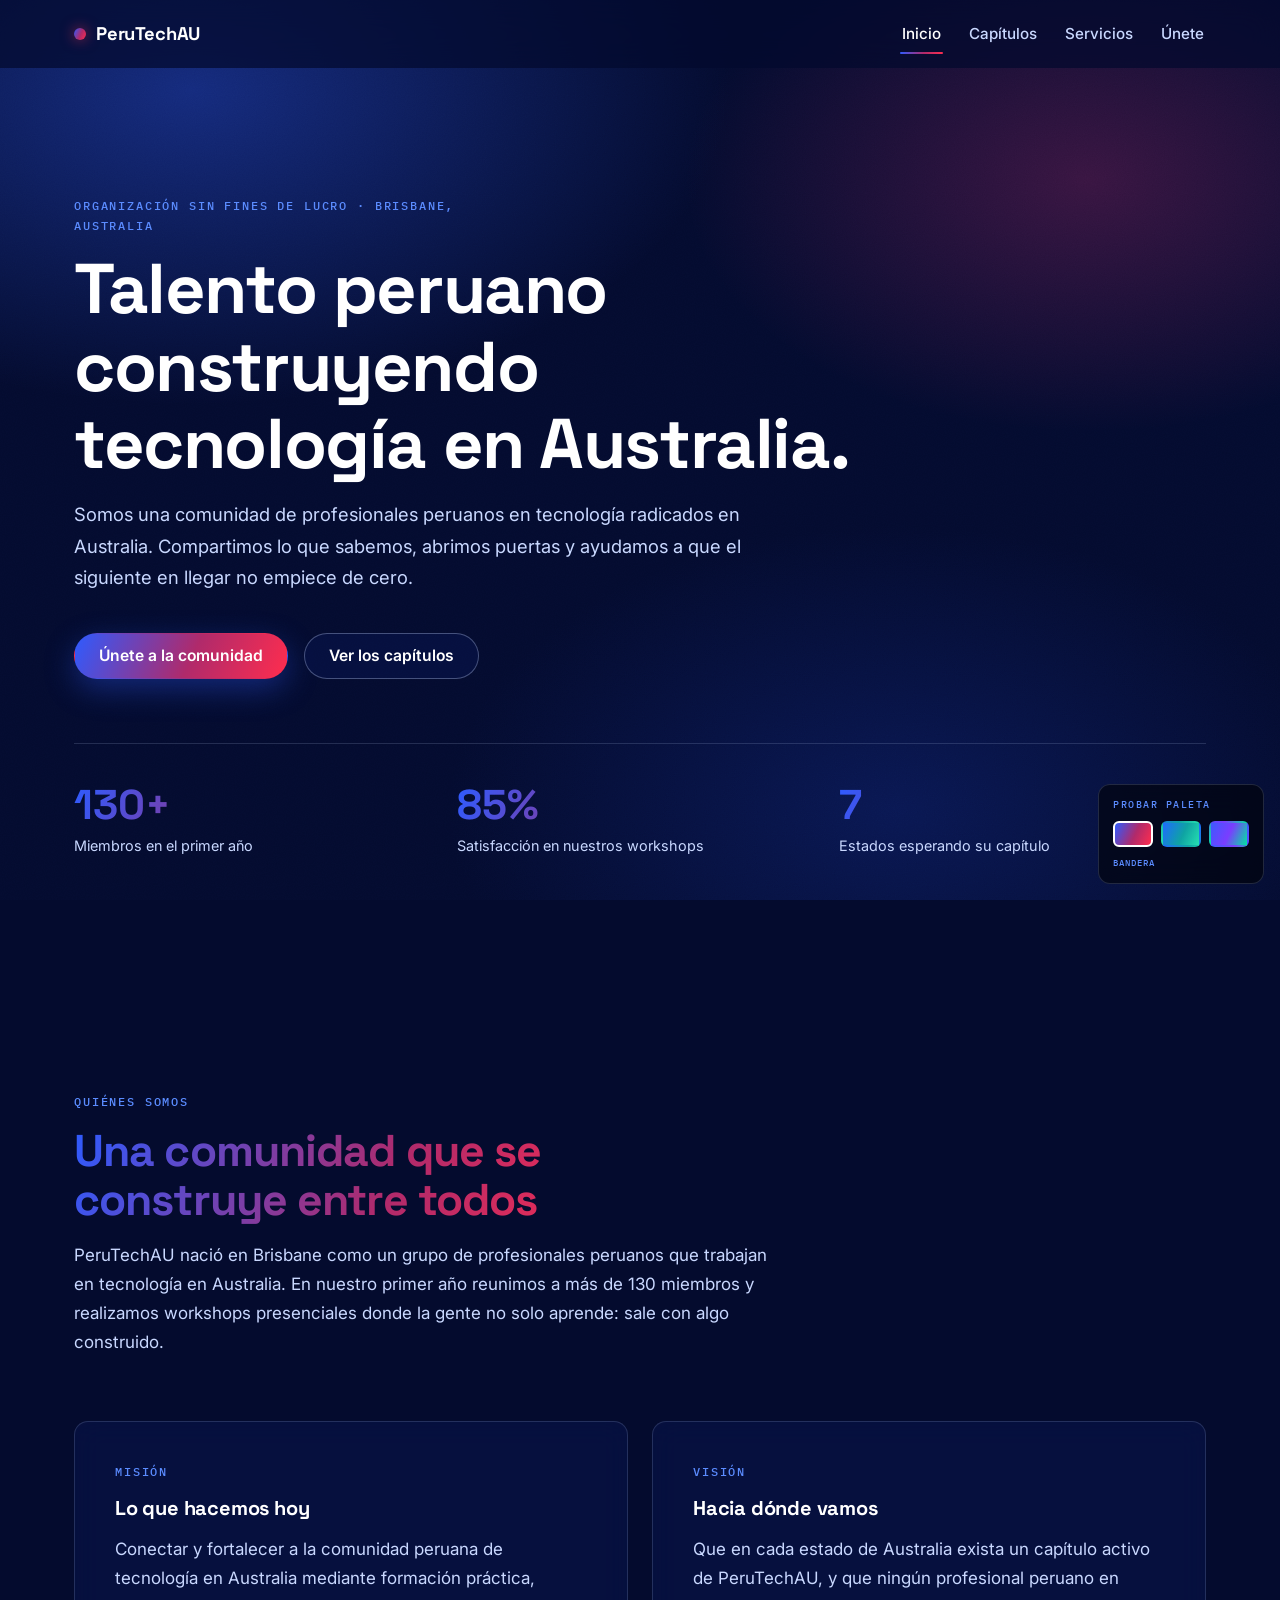
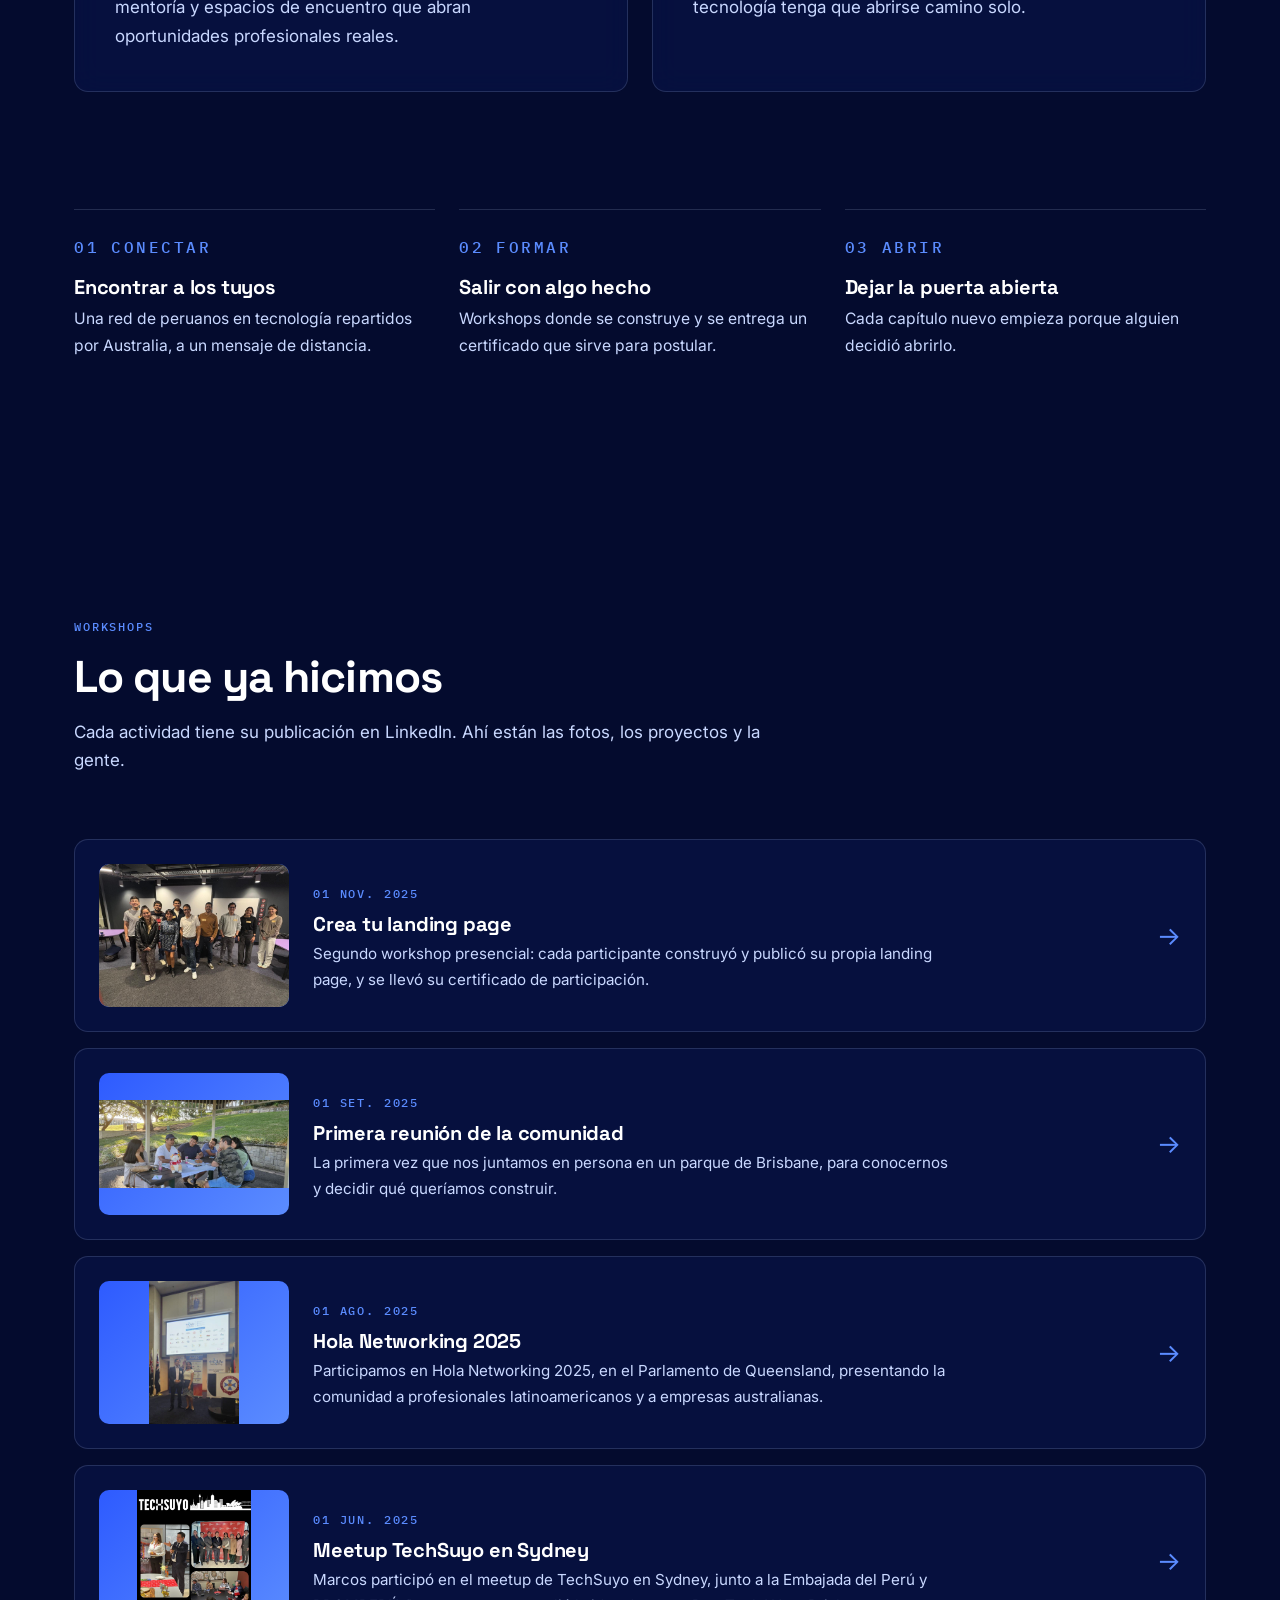
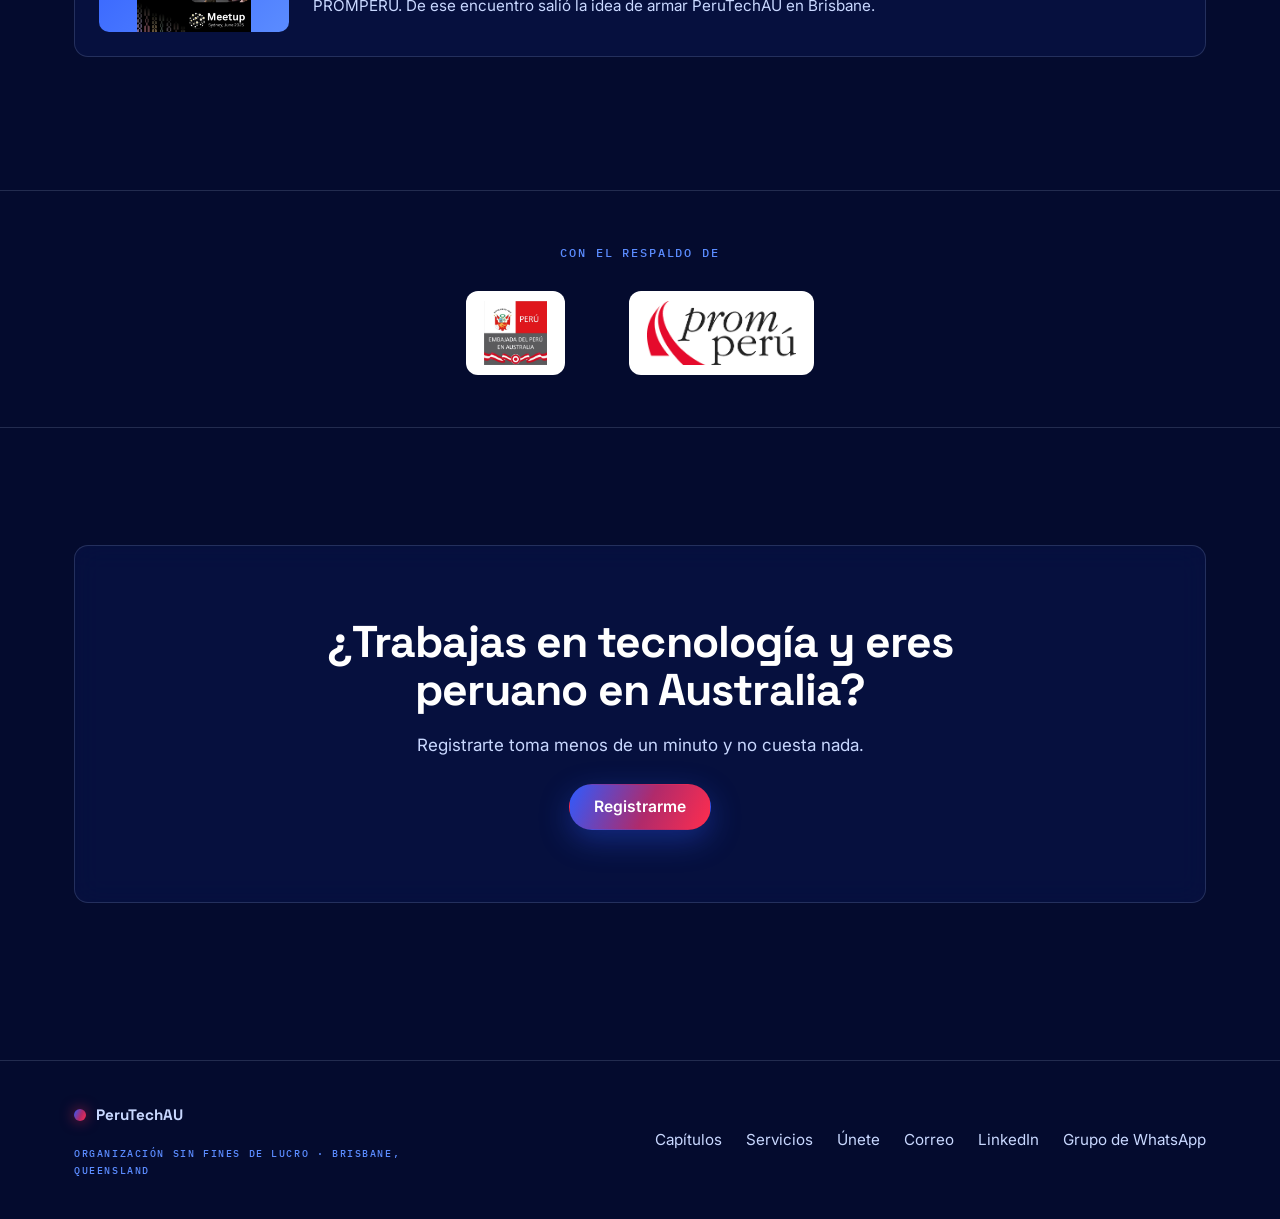
==== commit 4f38fce7: "Revisión del board: sin promesa de gratuidad total, cargos, historial y menú móvil - Se retira toda " ====
--- a/index.html
+++ b/index.html
@@ -104,7 +104,7 @@
       <div class="encabezado-seccion revelar">
         <p class="mono">Workshops</p>
         <h2>Lo que ya hicimos</h2>
-        <p>Cada workshop tiene su publicación en LinkedIn. Ahí están las fotos, los proyectos y la gente.</p>
+        <p>Cada actividad tiene su publicación en LinkedIn. Ahí están las fotos, los proyectos y la gente.</p>
       </div>
       <div id="workshopsLista"></div>
     </div>
@@ -121,7 +121,7 @@
     <div class="contenedor">
       <div class="vidrio cta revelar">
         <h2>¿Trabajas en tecnología y eres<br>peruano en Australia?</h2>
-        <p>Únete al grupo. Es gratis y siempre lo será.</p>
+        <p>Registrarte toma menos de un minuto y no cuesta nada.</p>
         <a class="btn btn-primario" href="unete.html">Registrarme</a>
       </div>
     </div>
@@ -141,6 +141,7 @@
       <a href="unete.html">Únete</a>
       <a id="pieCorreo" href="#">Correo</a>
       <a id="pieLinkedin" href="#" target="_blank" rel="noopener noreferrer">LinkedIn</a>
+      <a id="pieWhatsapp" href="#" target="_blank" rel="noopener noreferrer">Grupo de WhatsApp</a>
     </div>
   </div>
 </footer>
--- a/assets/css/estilos.css
+++ b/assets/css/estilos.css
@@ -67,6 +67,24 @@
   --transicion: 180ms ease;
 }
 
+/* Respaldo para navegadores sin color-mix(): Samsung Internet y Chrome
+   anteriores a 111. Sin esto los fondos de vidrio quedan transparentes. */
+@supports not (background: color-mix(in srgb, white 50%, transparent)) {
+  :root {
+    --borde: rgba(255, 255, 255, 0.14);
+    --borde-fuerte: rgba(255, 255, 255, 0.30);
+    --vidrio: rgba(255, 255, 255, 0.05);
+    --vidrio-fuerte: rgba(0, 0, 0, 0.55);
+    --grana-tenue: rgba(255, 45, 78, 0.14);
+  }
+  .atmosfera { background: var(--abismo); }
+  .nav { background: var(--abismo); }
+  input[type="text"], input[type="email"], input[type="url"], select, textarea { background: rgba(0, 0, 0, 0.28); }
+  .contador-barra { background: rgba(255, 255, 255, 0.12); }
+  .nodo-dormido circle.base { fill: rgba(255, 255, 255, 0.18); }
+  .btn-primario, .marca-punto { box-shadow: none; }
+}
+
 /* ---------------- 3 · BASE ---------------- */
 *, *::before, *::after { box-sizing: border-box; }
 html { scroll-behavior: smooth; -webkit-text-size-adjust: 100%; }
@@ -182,11 +200,21 @@
 
 @media (max-width: 640px) {
   .nav-boton { display: inline-flex; align-items: center; justify-content: center; }
+  /* Sin backdrop-filter en móvil, a propósito: un elemento con backdrop-filter
+     se vuelve el bloque contenedor de sus hijos `position: fixed`, y eso hacía
+     que el panel del menú se anclara a la barra (68px de alto) en vez de a la
+     pantalla, quedando encima del contenido. Aquí la barra va en color sólido. */
+  .nav {
+    backdrop-filter: none;
+    -webkit-backdrop-filter: none;
+    background: var(--abismo);
+  }
   .nav-enlaces {
     display: none; position: fixed; inset: var(--nav-alto) 0 0 0;
     flex-direction: column; gap: 0; padding: var(--e-3);
-    background: color-mix(in srgb, var(--abismo) 96%, transparent);
-    backdrop-filter: blur(20px);
+    background: var(--abismo);   /* sólido a propósito: nunca transparente */
+    overflow-y: auto;
+    overscroll-behavior: contain;
   }
   .nav-enlaces.abierto { display: flex; }
   .nav-enlaces a { font-size: 1.4rem; font-family: var(--f-display); padding: 18px 4px; border-bottom: 1px solid var(--borde); }
@@ -230,7 +258,7 @@
 .bajada { font-size: 1.15rem; max-width: 56ch; }
 .hero-acciones { display: flex; flex-wrap: wrap; gap: var(--e-2); margin-top: var(--e-4); }
 .cifras {
-  display: grid; grid-template-columns: repeat(3, 1fr); gap: var(--e-2);
+  display: grid; grid-template-columns: repeat(auto-fit, minmax(220px, 1fr)); gap: var(--e-2);
   margin-top: var(--e-5); padding-top: var(--e-4); border-top: 1px solid var(--borde);
 }
 .cifras:empty { display: none; }
@@ -263,17 +291,17 @@
 
 /* ---------------- 10 · WORKSHOPS ---------------- */
 .workshop {
-  display: grid; grid-template-columns: 160px 1fr auto; gap: var(--e-3); align-items: center;
+  display: grid; grid-template-columns: 190px 1fr auto; gap: var(--e-3); align-items: center;
   padding: var(--e-3); margin-bottom: var(--e-2);
   background: var(--vidrio); border: 1px solid var(--borde); border-radius: var(--radio);
   color: inherit; transition: border-color var(--transicion), transform var(--transicion);
 }
 a.workshop:hover { border-color: var(--cian); transform: translateY(-2px); color: inherit; }
 .workshop-imagen {
-  width: 160px; aspect-ratio: 4 / 3; border-radius: 10px; overflow: hidden;
+  width: 190px; aspect-ratio: 4 / 3; border-radius: 10px; overflow: hidden;
   background: var(--acento-degradado-suave);
 }
-.workshop-imagen img { width: 100%; height: 100%; object-fit: cover; }
+.workshop-imagen img { width: 100%; height: 100%; object-fit: contain; }
 .workshop h3 { margin: 6px 0 6px; }
 .workshop p { margin: 0; font-size: 0.95rem; }
 .workshop-flecha { font-size: 1.6rem; color: var(--cian); }
